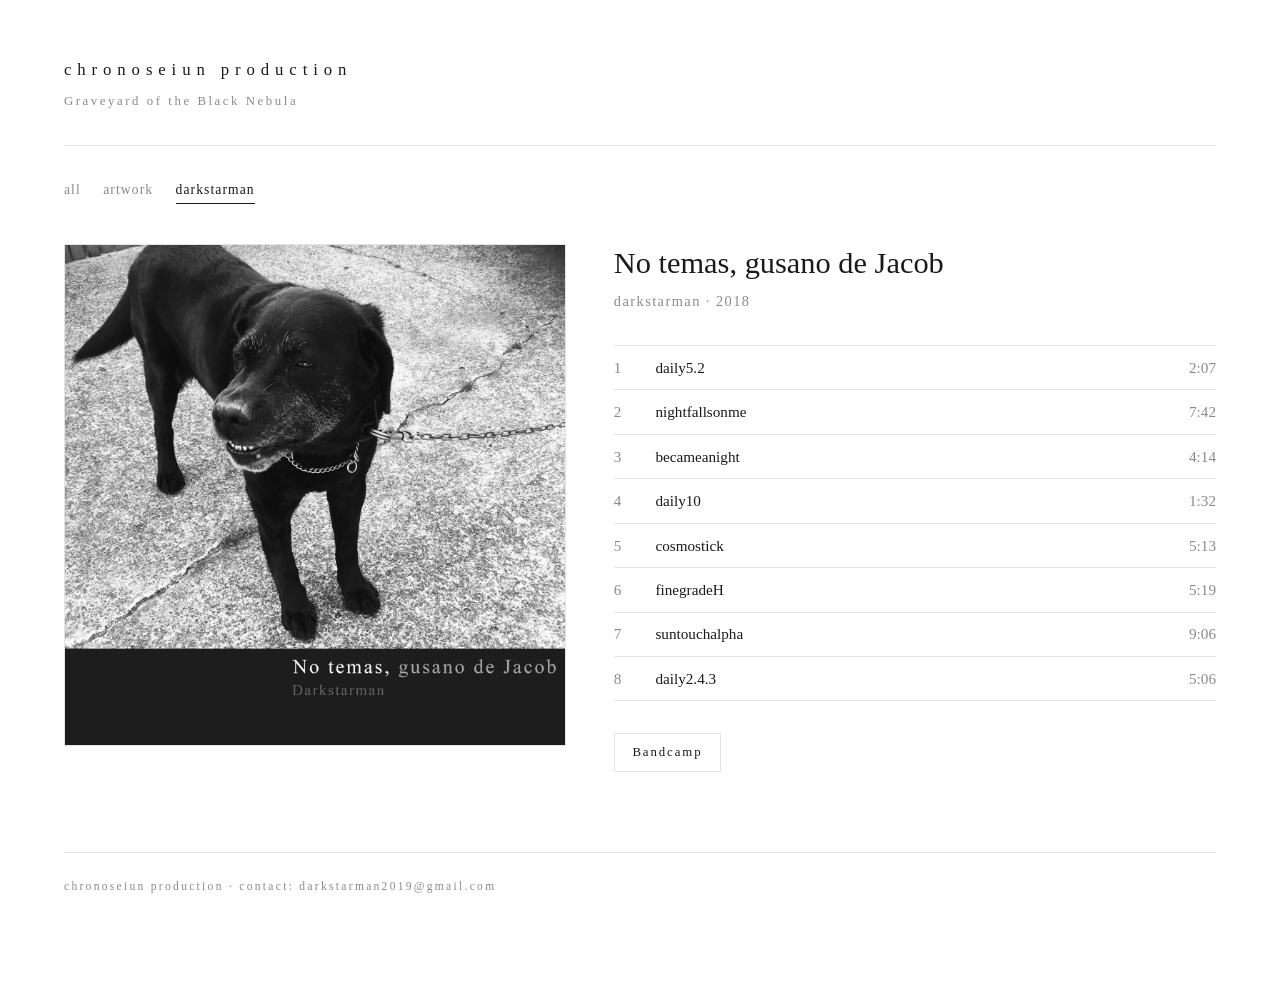
==== 2018-darkstarman-0051e6.html @ 39e43042 "Add files via upload" ====
<!doctype html>
<html lang="ja"><head><meta charset="utf-8">
<meta name="viewport" content="width=device-width,initial-scale=1">
<title>No temas, gusano de Jacob — darkstarman</title>
<link rel="stylesheet" href="style.css">
</head><body>
<header class="site"><h1><a href="index.html">chronoseiun production</a></h1><p>Graveyard of the Black Nebula</p></header>
<nav><a href="index.html">all</a><a href="artwork.html">artwork</a><a href="a-darkstarman.html" class=on>darkstarman</a></nav>
<div class="work"><div><img class="cover" src="2018-darkstarman-0051e6_l.jpg" alt=""></div><div><h2>No temas, gusano de Jacob</h2><p class="by"><a href="a-darkstarman.html">darkstarman</a> · 2018</p><ol class="tracks"><li><span class="n">1</span><span>daily5.2</span><span class="d">2:07</span></li><li><span class="n">2</span><span>nightfallsonme</span><span class="d">7:42</span></li><li><span class="n">3</span><span>becameanight</span><span class="d">4:14</span></li><li><span class="n">4</span><span>daily10</span><span class="d">1:32</span></li><li><span class="n">5</span><span>cosmostick</span><span class="d">5:13</span></li><li><span class="n">6</span><span>finegradeH</span><span class="d">5:19</span></li><li><span class="n">7</span><span>suntouchalpha</span><span class="d">9:06</span></li><li><span class="n">8</span><span>daily2.4.3</span><span class="d">5:06</span></li></ol><div class="links"><a href="https://darkstarman.bandcamp.com/album/no-temas-gusano-de-jacob" rel="noopener">Bandcamp</a></div></div></div>
<footer>chronoseiun production · contact: <a href="mailto:darkstarman2019@gmail.com">darkstarman2019@gmail.com</a></footer>
</body></html>
---- style.css ----
:root{--bg:#ffffff;--fg:#1a1a1a;--dim:#8a8a8a;--line:#e4e4e4;--acc:#1a1a1a;--pad:#f4f4f4}
*{box-sizing:border-box}
html{background:var(--bg);color:var(--fg);font:16px/1.7 "Hiragino Mincho ProN","Yu Mincho",Georgia,serif}
body{margin:0;padding:0 5vw 6rem;max-width:1400px;margin-inline:auto}
a{color:inherit;text-decoration:none}
a:hover{color:var(--acc)}
header.site{padding:3.5rem 0 2rem;border-bottom:1px solid var(--line);margin-bottom:2rem}
header.site h1{margin:0;font-size:1.05rem;font-weight:400;letter-spacing:.35em;text-transform:lowercase}
header.site p{margin:.4rem 0 0;color:var(--dim);font-size:.8rem;letter-spacing:.2em}
nav{display:flex;flex-wrap:wrap;gap:.4rem 1.4rem;margin:0 0 2.5rem;font-size:.85rem;letter-spacing:.08em}
nav a{color:var(--dim);padding-bottom:.15rem;border-bottom:1px solid transparent}
nav a.on,nav a:hover{color:var(--fg);border-color:var(--acc)}
.grid{display:grid;grid-template-columns:repeat(auto-fill,minmax(210px,1fr));gap:2.2rem 1.6rem}
.card .pic{aspect-ratio:1;background:var(--pad);border:1px solid var(--line);overflow:hidden;display:flex;align-items:center;justify-content:center;color:var(--dim);font-size:.75rem;letter-spacing:.2em}
.card img{width:100%;height:100%;object-fit:cover;display:block;filter:grayscale(.15);transition:filter .3s,transform .6s}
.card:hover img{filter:none;transform:scale(1.03)}
.card .t{margin-top:.7rem;font-size:.95rem;line-height:1.4}
.card .m{color:var(--dim);font-size:.75rem;letter-spacing:.08em}
.work{display:grid;grid-template-columns:minmax(0,5fr) minmax(0,6fr);gap:3rem;align-items:start}
@media(max-width:800px){.work{grid-template-columns:1fr}}
.work .cover{width:100%;border:1px solid var(--line);display:block;background:var(--pad)}
.work h2{margin:0;font-size:1.9rem;font-weight:400;line-height:1.3}
.work .by{color:var(--dim);letter-spacing:.1em;margin:.3rem 0 2rem;font-size:.9rem}
ol.tracks{list-style:none;margin:0 0 2rem;padding:0;border-top:1px solid var(--line)}
ol.tracks li{display:flex;gap:1rem;padding:.55rem 0;border-bottom:1px solid var(--line);font-size:.95rem}
ol.tracks .n{color:var(--dim);width:1.6rem;font-variant-numeric:tabular-nums}
ol.tracks .d{margin-left:auto;color:var(--dim);font-variant-numeric:tabular-nums}
.memo{white-space:pre-wrap;color:#555;margin:0 0 2rem;font-size:.95rem}
.links{display:flex;flex-wrap:wrap;gap:.7rem}
.links a{border:1px solid var(--line);padding:.45rem 1.1rem;font-size:.8rem;letter-spacing:.15em}
.links a:hover{border-color:var(--acc)}
.more{margin-top:3rem;display:grid;grid-template-columns:repeat(auto-fill,minmax(160px,1fr));gap:1rem}
.more img{width:100%;display:block;border:1px solid var(--line)}
.wall{columns:5 180px;column-gap:1rem}
.wall a{display:block;margin:0 0 1rem;break-inside:avoid}
.wall img{width:100%;display:block;border:1px solid var(--line)}
.empty{color:var(--dim);padding:4rem 0;letter-spacing:.1em}
footer{margin-top:5rem;padding-top:1.5rem;border-top:1px solid var(--line);color:var(--dim);font-size:.72rem;letter-spacing:.2em}
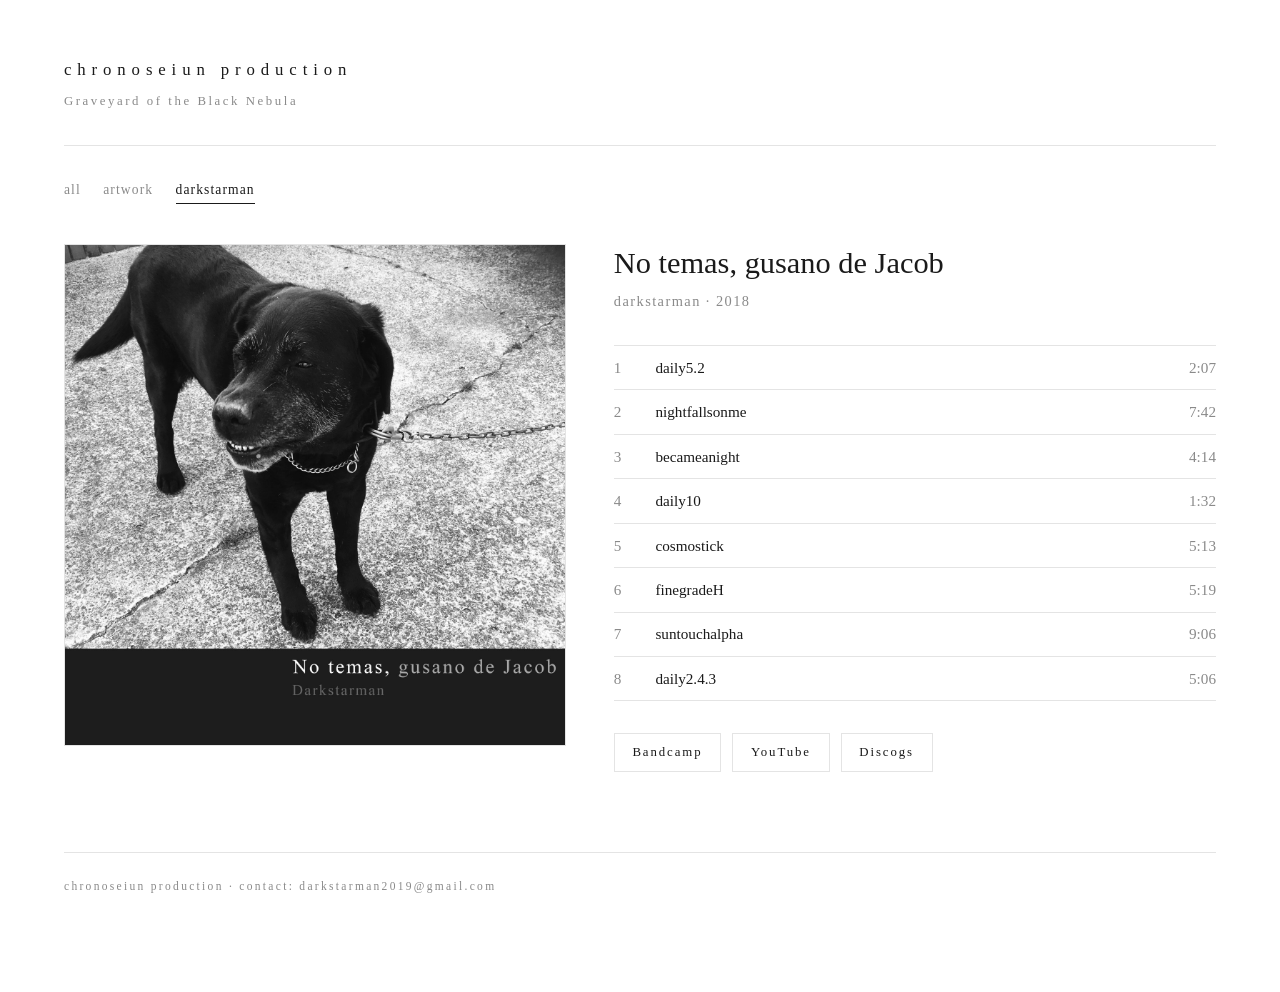
==== commit c57253c1: "Add files via upload" ====
--- a/2018-darkstarman-0051e6.html
+++ b/2018-darkstarman-0051e6.html
@@ -6,6 +6,6 @@
 </head><body>
 <header class="site"><h1><a href="index.html">chronoseiun production</a></h1><p>Graveyard of the Black Nebula</p></header>
 <nav><a href="index.html">all</a><a href="artwork.html">artwork</a><a href="a-darkstarman.html" class=on>darkstarman</a></nav>
-<div class="work"><div><img class="cover" src="2018-darkstarman-0051e6_l.jpg" alt=""></div><div><h2>No temas, gusano de Jacob</h2><p class="by"><a href="a-darkstarman.html">darkstarman</a> · 2018</p><ol class="tracks"><li><span class="n">1</span><span>daily5.2</span><span class="d">2:07</span></li><li><span class="n">2</span><span>nightfallsonme</span><span class="d">7:42</span></li><li><span class="n">3</span><span>becameanight</span><span class="d">4:14</span></li><li><span class="n">4</span><span>daily10</span><span class="d">1:32</span></li><li><span class="n">5</span><span>cosmostick</span><span class="d">5:13</span></li><li><span class="n">6</span><span>finegradeH</span><span class="d">5:19</span></li><li><span class="n">7</span><span>suntouchalpha</span><span class="d">9:06</span></li><li><span class="n">8</span><span>daily2.4.3</span><span class="d">5:06</span></li></ol><div class="links"><a href="https://darkstarman.bandcamp.com/album/no-temas-gusano-de-jacob" rel="noopener">Bandcamp</a></div></div></div>
+<div class="work"><div><img class="cover" src="2018-darkstarman-0051e6_l.jpg" alt=""></div><div><h2>No temas, gusano de Jacob</h2><p class="by"><a href="a-darkstarman.html">darkstarman</a> · 2018</p><ol class="tracks"><li><span class="n">1</span><span>daily5.2</span><span class="d">2:07</span></li><li><span class="n">2</span><span>nightfallsonme</span><span class="d">7:42</span></li><li><span class="n">3</span><span>becameanight</span><span class="d">4:14</span></li><li><span class="n">4</span><span>daily10</span><span class="d">1:32</span></li><li><span class="n">5</span><span>cosmostick</span><span class="d">5:13</span></li><li><span class="n">6</span><span>finegradeH</span><span class="d">5:19</span></li><li><span class="n">7</span><span>suntouchalpha</span><span class="d">9:06</span></li><li><span class="n">8</span><span>daily2.4.3</span><span class="d">5:06</span></li></ol><div class="links"><a href="https://darkstarman.bandcamp.com/album/no-temas-gusano-de-jacob" rel="noopener">Bandcamp</a><a href="https://youtu.be/CYCWWi2iAHs" rel="noopener">YouTube</a><a href="https://www.discogs.com/release/39077642" rel="noopener">Discogs</a></div></div></div>
 <footer>chronoseiun production · contact: <a href="mailto:darkstarman2019@gmail.com">darkstarman2019@gmail.com</a></footer>
 </body></html>
